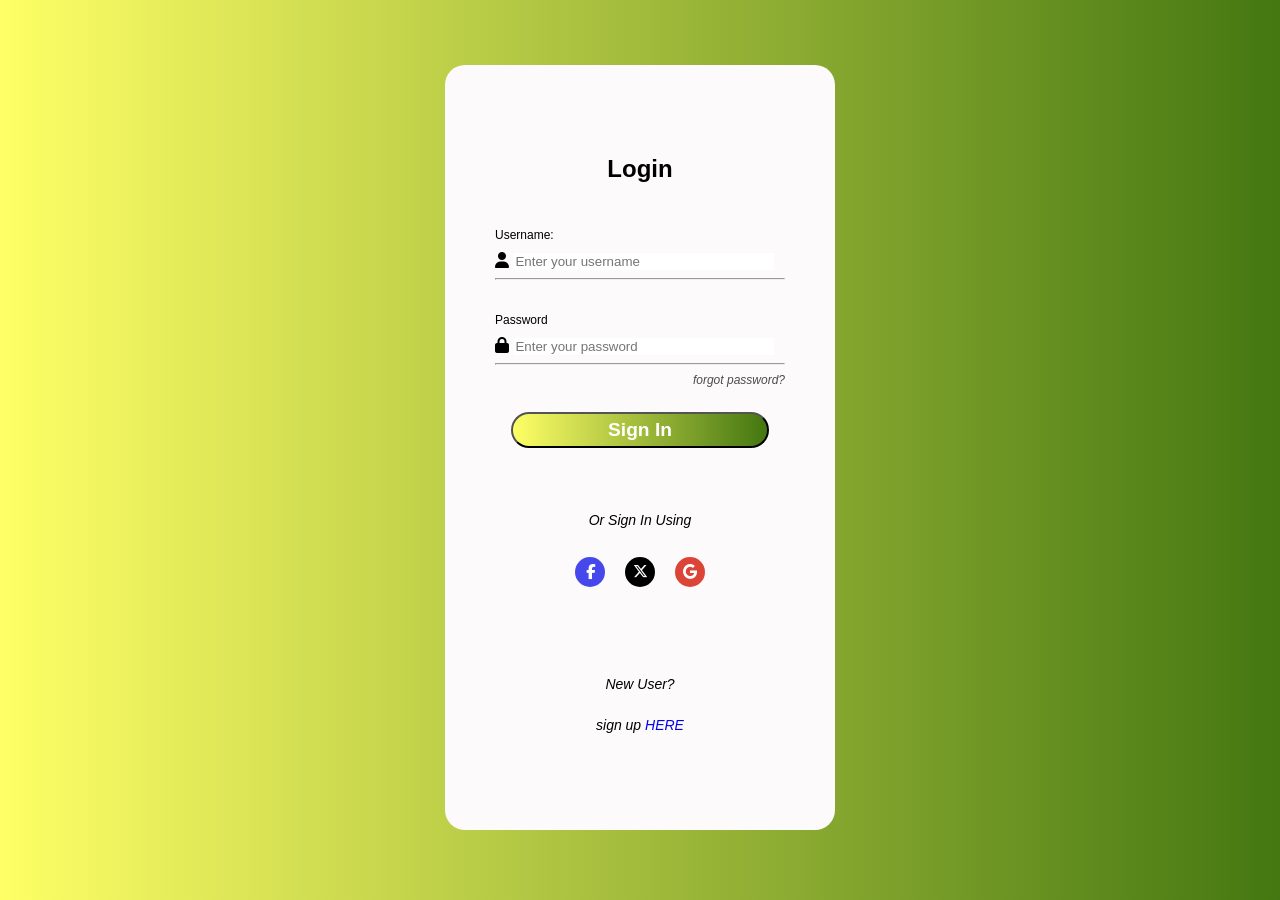
==== index.html @ c3c08b23 "Initial commit" ====
<!DOCTYPE html>
<html lang="en">
<head>
  <meta charset="UTF-8">
  <meta http-equiv="X-UA-Compatible" content="IE=edge">
  <meta name="viewport" content="width=device-width, initial-scale=1.0">
  <link rel="icon" type="image/png" href="favicon.png">
  <link rel="stylesheet" href="styles.css">
  <link rel="stylesheet" href="https://cdnjs.cloudflare.com/ajax/libs/font-awesome/6.4.2/css/all.min.css">

  <title>Enter Details for Access</title>
</head>
<body>
  <main id="main-group">
    <h2>Login</h2>
    <form>
      <div class="input-group">
        <label type="text" for="username">Username:</label>
        <i class="fa-solid fa-user"></i>
         <input id="username" type="text" placeholder="Enter your username" required>
          <hr>
      </div>
      <div class="input-group">
        <label for="password">
          Password
        </label>
        <i class="fa-solid fa-lock"></i>
        <input id="password" type="password" placeholder="Enter your password" required>
        <hr>
        <a href="#" alt="Recover password" class="forgot-password">forgot password?</a>
      </div>
      <div class="btn">
        <button type="submit">Sign In</button>
      </div>
    </form>
    <div class="sign-up-option">
      <p>Or Sign In Using</p>
      <div class="social-login">
        <a href="#" class="facebook"><i class="fab fa-facebook-f"></i></a>
        <a href="#" class="x-twitter"><i class="fab fa-x-twitter"></i></a>
        <a href="#" class="gmail-icon-fa">
          <i class="fab fa-google"></i>
        </a>
      </div>
      <div class="custom-signup">
        <p>  New User?  <br><span class="new-user">sign up <a href="#" alt="sign up now">HERE</a></span></p>
        
    </div>
    </div>
  </main>
</body>
</html>
---- styles.css ----
*{
  box-sizing: border-box;
}
body{
  font-family: Arial, Helvetica, sans-serif;
  background-image: linear-gradient(to right, #ffff66, #447711);
}
#main-group{
  margin: 65px auto 50px auto;
  text-align:  center;
  background-color: rgb(252, 250, 250);
  max-width: 390px;
  width: 390px;
  height: 85vh;
  border-radius: 20px;
  padding-top: 35px;
}

h2{
  padding-top: 35px;
  padding-bottom: 25px;
  font-weight: bold;
}
/*.input-group{
  display: block;
  align-items: left;*/
  
.input-group{
  display: block;
  flex-direction: column;
  text-align: start;
  padding-left: 50px;
  padding-right: 50px;
  padding-bottom: 25px;
  justify-content: flex-start;
  width: 100%;
  border: none;
}
.input-group label{
  display: block;
  text-align: left;
  padding-bottom: 10px;
  font-size: 12px;
}
.input-group input{
  text-align: left;
  margin-left: auto;
  margin-right: auto;
  width: 90%;
}
.input-group input:focus{
  outline: none;
  border: none;
}
input[type="text"], input[type="password"]{
  border: none;
  width: 90%;
}
a{
  text-decoration: none;
}
.forgot-password{
  display: block;
  font-style: italic;
  text-align: right;
  font-size: 12px;
 color: rgb(77, 75, 75);
 
}
button{
  background-image: linear-gradient(to right, #ffff66, #447711);
  padding: 5px 95px 5px 95px;
  font-size: 1.2rem;
  border-radius: 18px;
  font-weight: bold;
  color: white;
  min-width: 60%;
}
button:hover{
  background: linear-gradient(to right, #ffff66, #447711);
  opacity: 0.6;
  color: black;
  cursor: pointer;
  font-weight: bold;
  transform: scale(1.1);
}
.sign-up-option{
  display: flex;
  flex-direction: column;
  padding: 50px 0;
}
.sign-up-option p{
  font-size: 14px;
  font-style: italic;
  padding-bottom: 15px;
}
.social-login{
  display: flex;
  flex-direction: row;
  justify-content: center;
  width: 100%;
  align-items: stretch;
}
.social-login a{
  width: 30px;
  height: 30px;
}
.gmail-icon-fa{
  background-color: #db4437;
  color: white;
  border-radius: 50%;
  padding: 10px;
  font-size: 15px;
  display: inline-flex;
  justify-content: center;
  align-items: center;
  width: 30px;
  height: 30px;
  margin-left: 20px;
}
.x-twitter{
  background-color: black;
  color: white;
  border-radius: 50%;
  padding: 10px;
  font-size: 15px;
  display: inline-flex;
  justify-content: center;
  align-items: center;
  width: 30px;
  height: 30px;
  margin-left: 20px;
}
.facebook{
  background-color: rgba(24, 28, 231, 0.8);
  color: white;
  border-radius: 50%;
  padding: 10px;
  font-size: 15px;
  display: inline-flex;
  justify-content: center;
  align-items: center;
  width: 30px;
  height: 30px;
}
.custom-signup{
  padding-top: 75px;
}
.new-user{
  display: inline-block;
  padding-top: 25px;
}
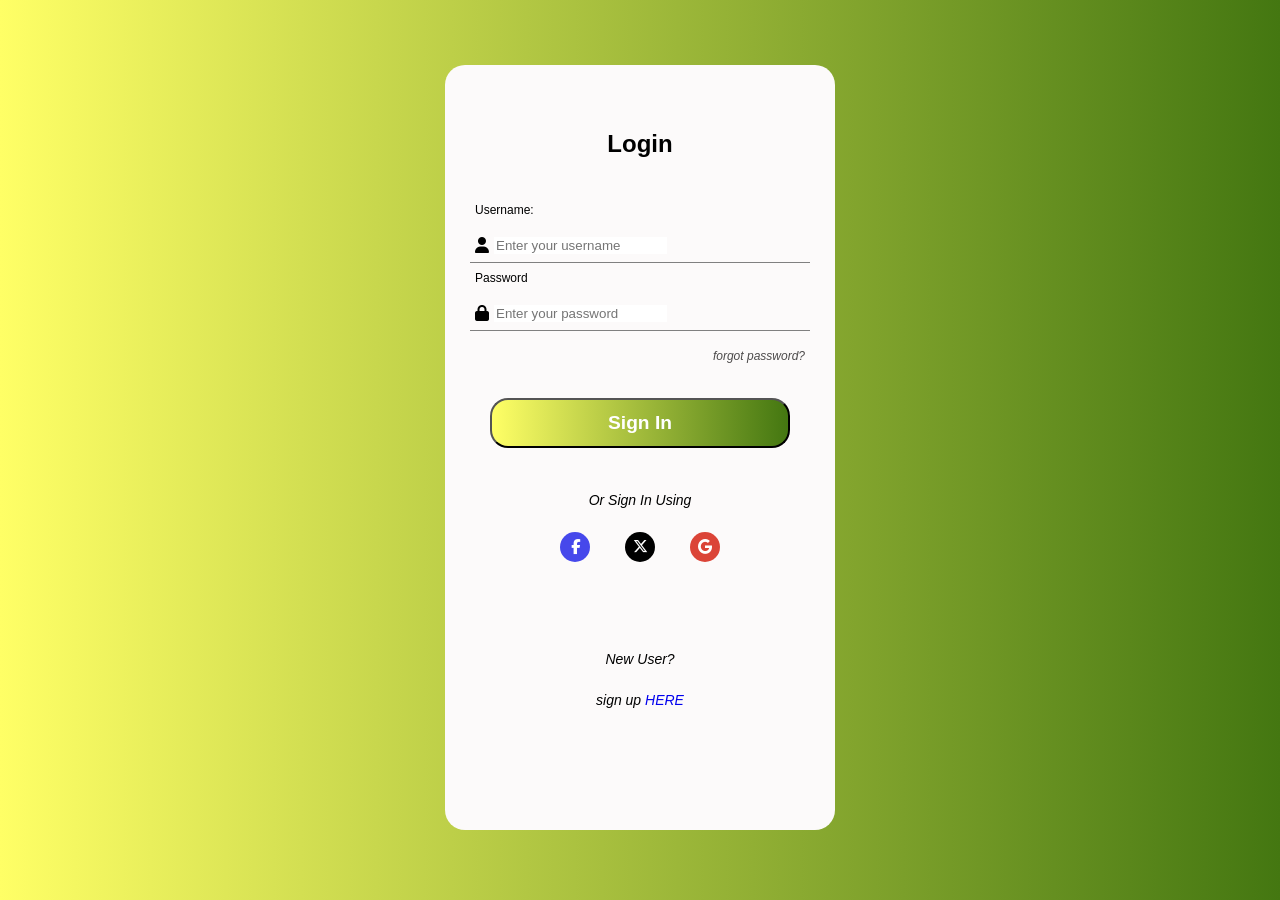
==== commit 51afa780: "updated files after modifying the HTML and CSS to enable maintaiability and avoiding repeatation" ====
--- a/index.html
+++ b/index.html
@@ -5,7 +5,7 @@
   <meta http-equiv="X-UA-Compatible" content="IE=edge">
   <meta name="viewport" content="width=device-width, initial-scale=1.0">
   <link rel="icon" type="image/png" href="favicon.png">
-  <link rel="stylesheet" href="styles.css">
+  <link rel="stylesheet" href="main.css">
   <link rel="stylesheet" href="https://cdnjs.cloudflare.com/ajax/libs/font-awesome/6.4.2/css/all.min.css">
 
   <title>Enter Details for Access</title>
@@ -15,20 +15,24 @@
     <h2>Login</h2>
     <form>
       <div class="input-group">
-        <label type="text" for="username">Username:</label>
-        <i class="fa-solid fa-user"></i>
-         <input id="username" type="text" placeholder="Enter your username" required>
-          <hr>
+        <label for="username">Username:</label>
+        <div class="input-wrapper">  
+          <i class="fa-solid fa-user"></i>
+          <input id="username" type="text" placeholder="Enter your username" required>
+        </div> 
       </div>
+      <hr>
       <div class="input-group">
         <label for="password">
           Password
         </label>
-        <i class="fa-solid fa-lock"></i>
-        <input id="password" type="password" placeholder="Enter your password" required>
-        <hr>
-        <a href="#" alt="Recover password" class="forgot-password">forgot password?</a>
-      </div>
+        <div class="input-wrapper">
+          <i class="fa-solid fa-lock"></i>
+          <input id="password" type="password" placeholder="Enter your password" required>
+        </div>
+      </div> 
+      <hr>
+      <a href="#" class="forgot-password">forgot password?</a>
       <div class="btn">
         <button type="submit">Sign In</button>
       </div>
@@ -43,7 +47,7 @@
         </a>
       </div>
       <div class="custom-signup">
-        <p>  New User?  <br><span class="new-user">sign up <a href="#" alt="sign up now">HERE</a></span></p>
+        <p>  New User?  <br><span class="new-user">sign up <a href="#">HERE</a></span></p>
         
     </div>
     </div>
--- a/main.css
+++ b/main.css
@@ -0,0 +1,172 @@
+*{
+  box-sizing: border-box;
+}
+body{
+  font-family: Arial, Helvetica, sans-serif;
+  background-image: linear-gradient(to right, #ffff66, #447711);
+}
+#main-group{
+  margin: 65px auto 50px auto;
+  text-align:  center;
+  background-color: rgb(252, 250, 250);
+  max-width: 390px;
+  width: 390px;
+  height: 85vh;
+  border-radius: 20px;
+  padding-top: 35px;
+}
+
+h2{
+  padding-top: 35px;
+  padding-bottom: 25px;
+  font-weight: bold;
+  padding-top: 10px;
+}
+/*.input-group{
+  display: block;
+  align-items: left;*/
+  
+.input-group{
+  display: flex;
+  flex-direction: column;
+  align-items: flex-start;
+  padding: 0 30px;
+  width: 100%;
+}
+.input-wrapper{
+  display: flex;
+  align-items: center;
+  gap: 5px;
+  width: 100%;
+}
+hr{
+  padding-top: 0;
+  width: calc(100% - 50px);
+  outline: none;
+  border: none;
+  border-bottom: 1px solid gray;
+  
+}
+.input-group label{
+  text-align: left;
+  padding-bottom: 20px;
+  font-size: 12px;
+}
+
+.input-group input:focus{
+  outline: none;
+  border: none;
+}
+.input-wrapper input{
+  border: none;
+  outline: none;
+}
+a{
+  text-decoration: none;
+}
+.forgot-password{
+  display: block;
+  font-style: italic;
+  text-align: right;
+  font-size: 12px;
+ color: rgb(77, 75, 75);
+ padding: 10px 30px 35px 0px;
+ 
+}
+button{
+  background-image: linear-gradient(to right, #ffff66, #447711);
+  padding: 12px;
+  font-size: 1.2rem;
+  border-radius: 18px;
+  font-weight: bold;
+  color: #ffffff;
+  width: 80%;
+  max-width: 300px;
+  
+}
+button:hover{
+  background: linear-gradient(to right, #ffff66, #447711);
+  opacity: 0.6;
+  color: black;
+  cursor: pointer;
+  font-weight: bold;
+  transform: scale(1.1);
+}
+.sign-up-option{
+  display: flex;
+  flex-direction: column;
+  padding: 30px 0;
+}
+.sign-up-option p{
+  font-size: 14px;
+  font-style: italic;
+  padding-bottom: 10px;
+}
+.social-login{
+  display: flex;
+  flex-direction: row;
+  justify-content: center;
+  align-items: stretch;
+  gap: 15px;
+  padding-bottom: 35px;
+
+}
+.gmail-icon-fa{
+  background-color: #db4437;
+  color: white;
+  border-radius: 50%;
+  padding: 10px;
+  font-size: 15px;
+  display: inline-flex;
+  justify-content: center;
+  align-items: center;
+  width: 30px;
+  height: 30px;
+  margin-left: 20px;
+}
+.x-twitter{
+  background-color: black;
+  color: white;
+  border-radius: 50%;
+  padding: 10px;
+  font-size: 15px;
+  display: inline-flex;
+  justify-content: center;
+  align-items: center;
+  width: 30px;
+  height: 30px;
+  margin-left: 20px;
+}
+.facebook{
+  background-color: rgba(24, 28, 231, 0.8);
+  color: white;
+  border-radius: 50%;
+  padding: 10px;
+  font-size: 15px;
+  display: inline-flex;
+  justify-content: center;
+  align-items: center;
+  width: 30px;
+  height: 30px;
+}
+.custom-signup{
+  padding-top: 40px;
+}
+.new-user{
+  display: inline-block;
+  padding-top: 25px;
+}
+@media (max-width: 600px) {
+  #main-group{
+    width:90%;
+    height: auto;
+    padding: 20px; 
+  }
+  .input-group{
+    padding: 15px;
+  }
+  .social-login a{
+    width: 40px;
+    height: 40px;
+  }
+}
